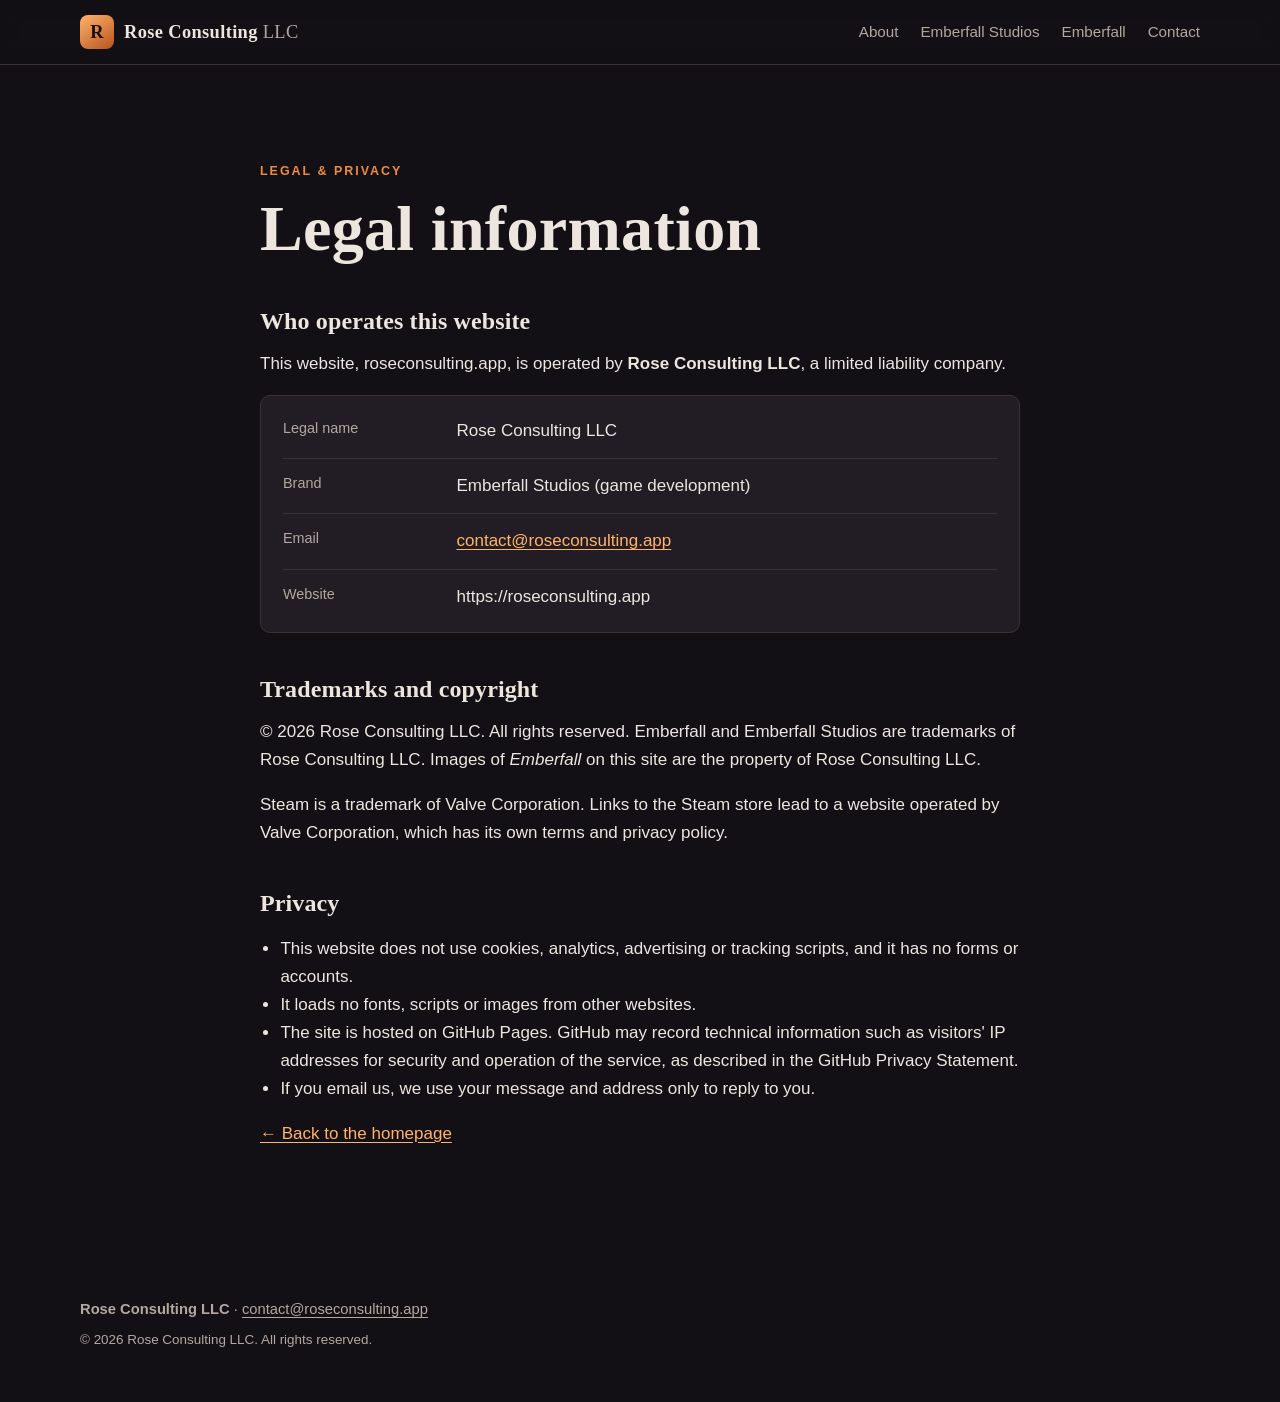
==== legal.html @ 52a4c810 "Add Rose Consulting LLC website Static company site for Rose Consulting LLC, the legal business behi" ====
<!doctype html>
<html lang="en">
<head>
  <meta charset="utf-8">
  <meta name="viewport" content="width=device-width, initial-scale=1">
  <meta http-equiv="Content-Security-Policy" content="default-src 'none'; img-src 'self'; style-src 'self'; script-src 'self'; base-uri 'none'; form-action 'none'">
  <meta name="referrer" content="strict-origin-when-cross-origin">
  <title>Legal &amp; privacy — Rose Consulting LLC</title>
  <meta name="description" content="Legal identification and privacy information for Rose Consulting LLC and Emberfall Studios.">
  <link rel="canonical" href="https://roseconsulting.app/legal.html">
  <meta name="theme-color" content="#131015">
  <link rel="icon" href="/favicon.svg" type="image/svg+xml">
  <link rel="stylesheet" href="/assets/css/site.css">
</head>
<body>
  <a class="skip-link" href="#main">Skip to content</a>

  <header class="site-header">
    <div class="wrap header-inner">
      <a class="wordmark" href="/" aria-label="Rose Consulting LLC, home">
        <span class="wordmark-mark" aria-hidden="true">R</span>
        <span class="wordmark-text">Rose Consulting <span class="wordmark-llc">LLC</span></span>
      </a>
      <nav class="site-nav" aria-label="Main">
        <a href="/#about">About</a>
        <a href="/#studios">Emberfall Studios</a>
        <a href="/#emberfall">Emberfall</a>
        <a href="/#contact">Contact</a>
      </nav>
    </div>
  </header>

  <main id="main" class="page">
    <div class="wrap narrow">
      <p class="eyebrow">Legal &amp; privacy</p>
      <h1>Legal information</h1>

      <h2>Who operates this website</h2>
      <p>This website, roseconsulting.app, is operated by <strong>Rose Consulting LLC</strong>, a limited liability company.</p>
      <dl class="facts">
        <div><dt>Legal name</dt><dd>Rose Consulting LLC</dd></div>
        <div><dt>Brand</dt><dd>Emberfall Studios (game development)</dd></div>
        <div><dt>Email</dt><dd><a href="mailto:contact@roseconsulting.app">contact@roseconsulting.app</a></dd></div>
        <div><dt>Website</dt><dd>https://roseconsulting.app</dd></div>
      </dl>

      <h2>Trademarks and copyright</h2>
      <p>© 2026 Rose Consulting LLC. All rights reserved. Emberfall and Emberfall Studios are trademarks of Rose Consulting LLC. Images of <em>Emberfall</em> on this site are the property of Rose Consulting LLC.</p>
      <p>Steam is a trademark of Valve Corporation. Links to the Steam store lead to a website operated by Valve Corporation, which has its own terms and privacy policy.</p>

      <h2>Privacy</h2>
      <ul>
        <li>This website does not use cookies, analytics, advertising or tracking scripts, and it has no forms or accounts.</li>
        <li>It loads no fonts, scripts or images from other websites.</li>
        <li>The site is hosted on GitHub Pages. GitHub may record technical information such as visitors' IP addresses for security and operation of the service, as described in the GitHub Privacy Statement.</li>
        <li>If you email us, we use your message and address only to reply to you.</li>
      </ul>

      <p><a href="/">← Back to the homepage</a></p>
    </div>
  </main>

  <footer class="site-footer">
    <div class="wrap footer-inner">
      <p><strong>Rose Consulting LLC</strong> · <a href="mailto:contact@roseconsulting.app">contact@roseconsulting.app</a></p>
      <p class="fine">© 2026 Rose Consulting LLC. All rights reserved.</p>
    </div>
  </footer>
</body>
</html>
---- assets/css/site.css ----
/* Rose Consulting LLC — site styles. No external fonts or requests. */
:root {
  --bg: #131015;
  --bg-alt: #1a161c;
  --surface: #221d24;
  --line: #3a3138;
  --text: #ece6df;
  --muted: #b3a89f;
  --ember: #f08a3c;
  --ember-hi: #ffb36b;
  --ember-deep: #b8541f;
  --focus: #ffd59e;
  --radius: 10px;
  --wrap: 1120px;
  --serif: "Iowan Old Style", "Palatino Linotype", Palatino, "Book Antiqua", Georgia, serif;
  --sans: -apple-system, BlinkMacSystemFont, "Segoe UI", Roboto, "Helvetica Neue", Arial, sans-serif;
  color-scheme: dark;
}

*, *::before, *::after { box-sizing: border-box; }
html { scroll-behavior: smooth; -webkit-text-size-adjust: 100%; }
@media (prefers-reduced-motion: reduce) { html { scroll-behavior: auto; } }
body {
  margin: 0;
  background: var(--bg);
  color: var(--text);
  font: 17px/1.65 var(--sans);
  overflow-x: hidden;
}
img { max-width: 100%; height: auto; display: block; }
a { color: var(--ember-hi); text-underline-offset: 3px; }
a:hover { color: #ffd1a3; }
:focus-visible { outline: 2px solid var(--focus); outline-offset: 3px; border-radius: 4px; }

h1, h2, h3 { font-family: var(--serif); font-weight: 600; line-height: 1.15; margin: 0 0 .6em; letter-spacing: .005em; }
h1 { font-size: clamp(2.3rem, 6vw, 4rem); }
h2 { font-size: clamp(1.8rem, 3.6vw, 2.5rem); }
h3 { font-size: 1.2rem; }
p { margin: 0 0 1em; }

.wrap { width: min(var(--wrap), 100% - 32px); margin-inline: auto; }
.narrow { max-width: 760px; }
.center { text-align: center; }

.skip-link { position: absolute; left: -9999px; top: 8px; background: var(--surface); padding: 8px 14px; z-index: 10; }
.skip-link:focus { left: 16px; }

/* Header */
.site-header {
  position: sticky; top: 0; z-index: 5;
  background: rgba(19, 16, 21, .88);
  backdrop-filter: blur(10px);
  -webkit-backdrop-filter: blur(10px);
  border-bottom: 1px solid var(--line);
}
.header-inner { display: flex; align-items: center; justify-content: space-between; gap: 16px; min-height: 64px; flex-wrap: wrap; padding-block: 8px; }
.wordmark { display: inline-flex; align-items: center; gap: 10px; color: var(--text); text-decoration: none; }
.wordmark:hover { color: var(--text); }
.wordmark-mark {
  display: grid; place-items: center; width: 34px; height: 34px; border-radius: 8px;
  background: linear-gradient(145deg, var(--ember-hi), var(--ember-deep));
  color: #1b0f08; font: 700 1.15rem/1 var(--serif);
}
.wordmark-text { font: 600 1.15rem/1 var(--serif); letter-spacing: .02em; }
.wordmark-llc { color: var(--muted); font-weight: 400; }
.site-nav { display: flex; gap: 4px 22px; flex-wrap: wrap; }
.site-nav a { color: var(--muted); text-decoration: none; font-size: .95rem; padding: 6px 0; }
.site-nav a:hover { color: var(--text); }

/* Hero */
.hero {
  padding: clamp(72px, 12vw, 140px) 0 clamp(64px, 10vw, 120px);
  background:
    radial-gradient(900px 420px at 85% 110%, rgba(240, 138, 60, .20), transparent 70%),
    radial-gradient(600px 300px at 10% -10%, rgba(184, 84, 31, .14), transparent 70%);
  border-bottom: 1px solid var(--line);
}
.hero h1 { max-width: 15ch; }
.lead { font-size: clamp(1.05rem, 2.1vw, 1.25rem); color: #d9d0c7; max-width: 60ch; }
.ember { color: var(--ember-hi); }
.eyebrow { text-transform: uppercase; letter-spacing: .16em; font-size: .78rem; font-weight: 600; color: var(--ember); margin-bottom: .8em; }

.actions { display: flex; flex-wrap: wrap; gap: 12px; margin-top: 28px; }
.btn {
  display: inline-flex; align-items: center; justify-content: center;
  min-height: 46px; padding: 0 22px; border-radius: 999px;
  font-weight: 600; text-decoration: none; font-size: .98rem;
  transition: background-color .15s, color .15s, border-color .15s;
}
.btn-primary { background: var(--ember); color: #1b0f08; }
.btn-primary:hover { background: var(--ember-hi); color: #1b0f08; }
.btn-ghost { border: 1px solid var(--line); color: var(--text); }
.btn-ghost:hover { border-color: var(--muted); color: var(--text); }

/* Sections */
.section { padding: clamp(64px, 9vw, 104px) 0; }
.section-alt { background: var(--bg-alt); border-block: 1px solid var(--line); }
.two-col { display: grid; grid-template-columns: 1.1fr 1fr; gap: clamp(28px, 6vw, 72px); align-items: start; }

.facts { margin: 0; background: var(--surface); border: 1px solid var(--line); border-radius: var(--radius); padding: 8px 22px; }
.facts div { display: grid; grid-template-columns: 9.5em 1fr; gap: 12px; padding: 13px 0; border-bottom: 1px solid var(--line); }
.facts div:last-child { border-bottom: 0; }
.facts dt { color: var(--muted); font-size: .9rem; }
.facts dd { margin: 0; overflow-wrap: anywhere; }

/* Game */
.game { background: linear-gradient(180deg, #120d10, #17100f 60%, var(--bg)); }
.game-intro { display: grid; grid-template-columns: minmax(0, 1fr) minmax(0, 1.05fr); gap: clamp(28px, 5vw, 60px); align-items: center; }
.game-capsule { border-radius: var(--radius); border: 1px solid #4a3326; box-shadow: 0 20px 60px rgba(240, 120, 40, .16); width: 100%; }
.tagline { font-family: var(--serif); font-style: italic; font-size: 1.2rem; color: var(--ember-hi); }
.status { display: inline-flex; align-items: center; gap: 10px; color: var(--muted); font-size: .95rem; margin: 4px 0 0; }
.status-dot { width: 9px; height: 9px; border-radius: 50%; background: var(--ember); box-shadow: 0 0 10px var(--ember); }

.features { list-style: none; margin: clamp(48px, 7vw, 80px) 0 0; padding: 0; display: grid; grid-template-columns: repeat(4, minmax(0, 1fr)); gap: 16px; }
.features li { background: var(--surface); border: 1px solid var(--line); border-radius: var(--radius); padding: 22px; }
.features h3 { color: var(--ember-hi); font-size: 1.1rem; }
.features p { color: #cfc5bb; font-size: .95rem; margin: 0; }

.gallery-title { margin-top: clamp(48px, 7vw, 80px); font-size: 1.5rem; }
.gallery { list-style: none; margin: 0; padding: 0; display: grid; grid-template-columns: repeat(4, minmax(0, 1fr)); gap: 12px; }
.gallery a { display: block; border-radius: 8px; overflow: hidden; border: 1px solid var(--line); background: #000; }
.gallery img { aspect-ratio: 16 / 9; object-fit: cover; width: 100%; transition: transform .25s, opacity .25s; }
.gallery a:hover img { transform: scale(1.03); }
@media (prefers-reduced-motion: reduce) { .gallery img { transition: none; } .gallery a:hover img { transform: none; } }

.contact-email { font-family: var(--serif); font-size: clamp(1.35rem, 4.4vw, 2rem); margin-top: .4em; overflow-wrap: anywhere; }

/* Footer */
.site-footer { padding: 36px 0 44px; color: var(--muted); font-size: .92rem; }
.site-footer a { color: var(--muted); }
.site-footer a:hover { color: var(--text); }
.footer-inner p { margin: 0 0 .5em; }
.fine { font-size: .84rem; }

/* Legal page */
.page { padding: clamp(56px, 8vw, 96px) 0; }
.page h2 { font-size: 1.5rem; margin-top: 1.8em; }
.page ul { padding-left: 1.2em; }

/* Lightbox */
.lightbox { border: 0; padding: 0; background: transparent; max-width: 100vw; max-height: 100vh; width: 100vw; height: 100vh; margin: 0; }
.lightbox::backdrop { background: rgba(8, 6, 9, .92); }
.lightbox[open] { display: grid; place-items: center; }
.lightbox figure { margin: 0; padding: 56px 16px 16px; max-width: min(1600px, 100%); }
.lightbox img { max-height: calc(100vh - 140px); width: auto; margin: 0 auto; border-radius: 6px; }
.lightbox figcaption { text-align: center; color: var(--muted); margin-top: 12px; font-size: .95rem; }
.lb-btn {
  position: fixed; width: 46px; height: 46px; border-radius: 50%;
  border: 1px solid var(--line); background: rgba(34, 29, 36, .9); color: var(--text);
  font-size: 1.7rem; line-height: 1; cursor: pointer;
}
.lb-btn:hover { border-color: var(--muted); }
.lb-close { top: 12px; right: 16px; }
.lb-prev { left: 16px; top: 50%; transform: translateY(-50%); }
.lb-next { right: 16px; top: 50%; transform: translateY(-50%); }

/* Responsive */
@media (max-width: 960px) {
  .features { grid-template-columns: repeat(2, minmax(0, 1fr)); }
  .gallery { grid-template-columns: repeat(2, minmax(0, 1fr)); }
}
@media (max-width: 760px) {
  body { font-size: 16px; }
  .two-col, .game-intro { grid-template-columns: 1fr; }
  .site-nav { gap: 2px 16px; }
  .site-nav a { font-size: .9rem; }
  .facts div { grid-template-columns: 1fr; gap: 2px; }
  .lb-prev, .lb-next { top: auto; bottom: 16px; transform: none; }
  .lightbox figure { padding-bottom: 76px; }
}
@media (max-width: 520px) {
  .features { grid-template-columns: 1fr; }
  .actions .btn { flex: 1 1 100%; }
}
.center .actions { justify-content: center; }
section[id] { scroll-margin-top: 72px; }
.narrow:not(.wrap) { margin-inline: 0; }
@media (max-width: 760px) { section[id] { scroll-margin-top: 100px; } }
.gallery-lead { color: #cfc5bb; max-width: 62ch; margin-top: -.2em; }
.gallery-books { grid-template-columns: repeat(2, minmax(0, 1fr)); gap: 16px; }
.book-caption { margin: 10px 0 0; color: var(--muted); font-size: .9rem; letter-spacing: .08em; text-transform: uppercase; }
@media (max-width: 520px) { .gallery-books { grid-template-columns: 1fr; } }
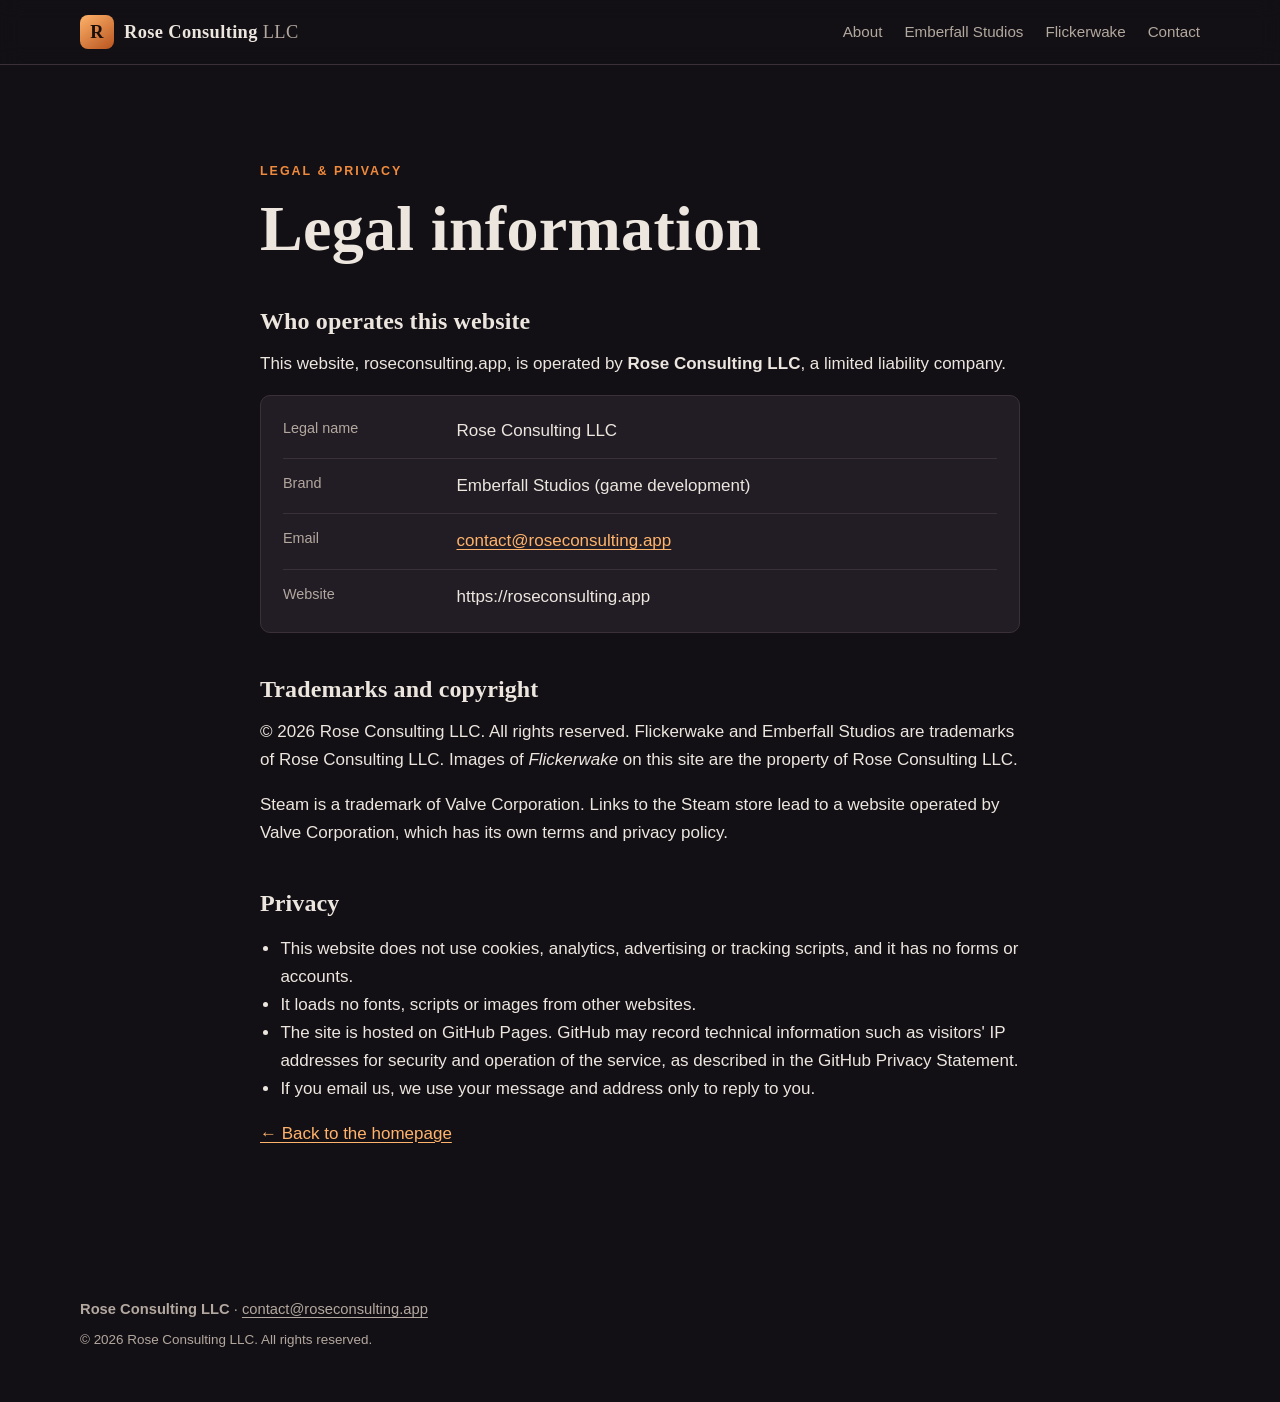
==== commit c18355bf: "Feature Flickerwake (renamed from Emberfall); keep Emberfall Studios brand Co-Authored-By: Claude Op" ====
--- a/legal.html
+++ b/legal.html
@@ -24,7 +24,7 @@
       <nav class="site-nav" aria-label="Main">
         <a href="/#about">About</a>
         <a href="/#studios">Emberfall Studios</a>
-        <a href="/#emberfall">Emberfall</a>
+        <a href="/#flickerwake">Flickerwake</a>
         <a href="/#contact">Contact</a>
       </nav>
     </div>
@@ -45,7 +45,7 @@
       </dl>
 
       <h2>Trademarks and copyright</h2>
-      <p>© 2026 Rose Consulting LLC. All rights reserved. Emberfall and Emberfall Studios are trademarks of Rose Consulting LLC. Images of <em>Emberfall</em> on this site are the property of Rose Consulting LLC.</p>
+      <p>© 2026 Rose Consulting LLC. All rights reserved. Flickerwake and Emberfall Studios are trademarks of Rose Consulting LLC. Images of <em>Flickerwake</em> on this site are the property of Rose Consulting LLC.</p>
       <p>Steam is a trademark of Valve Corporation. Links to the Steam store lead to a website operated by Valve Corporation, which has its own terms and privacy policy.</p>
 
       <h2>Privacy</h2>
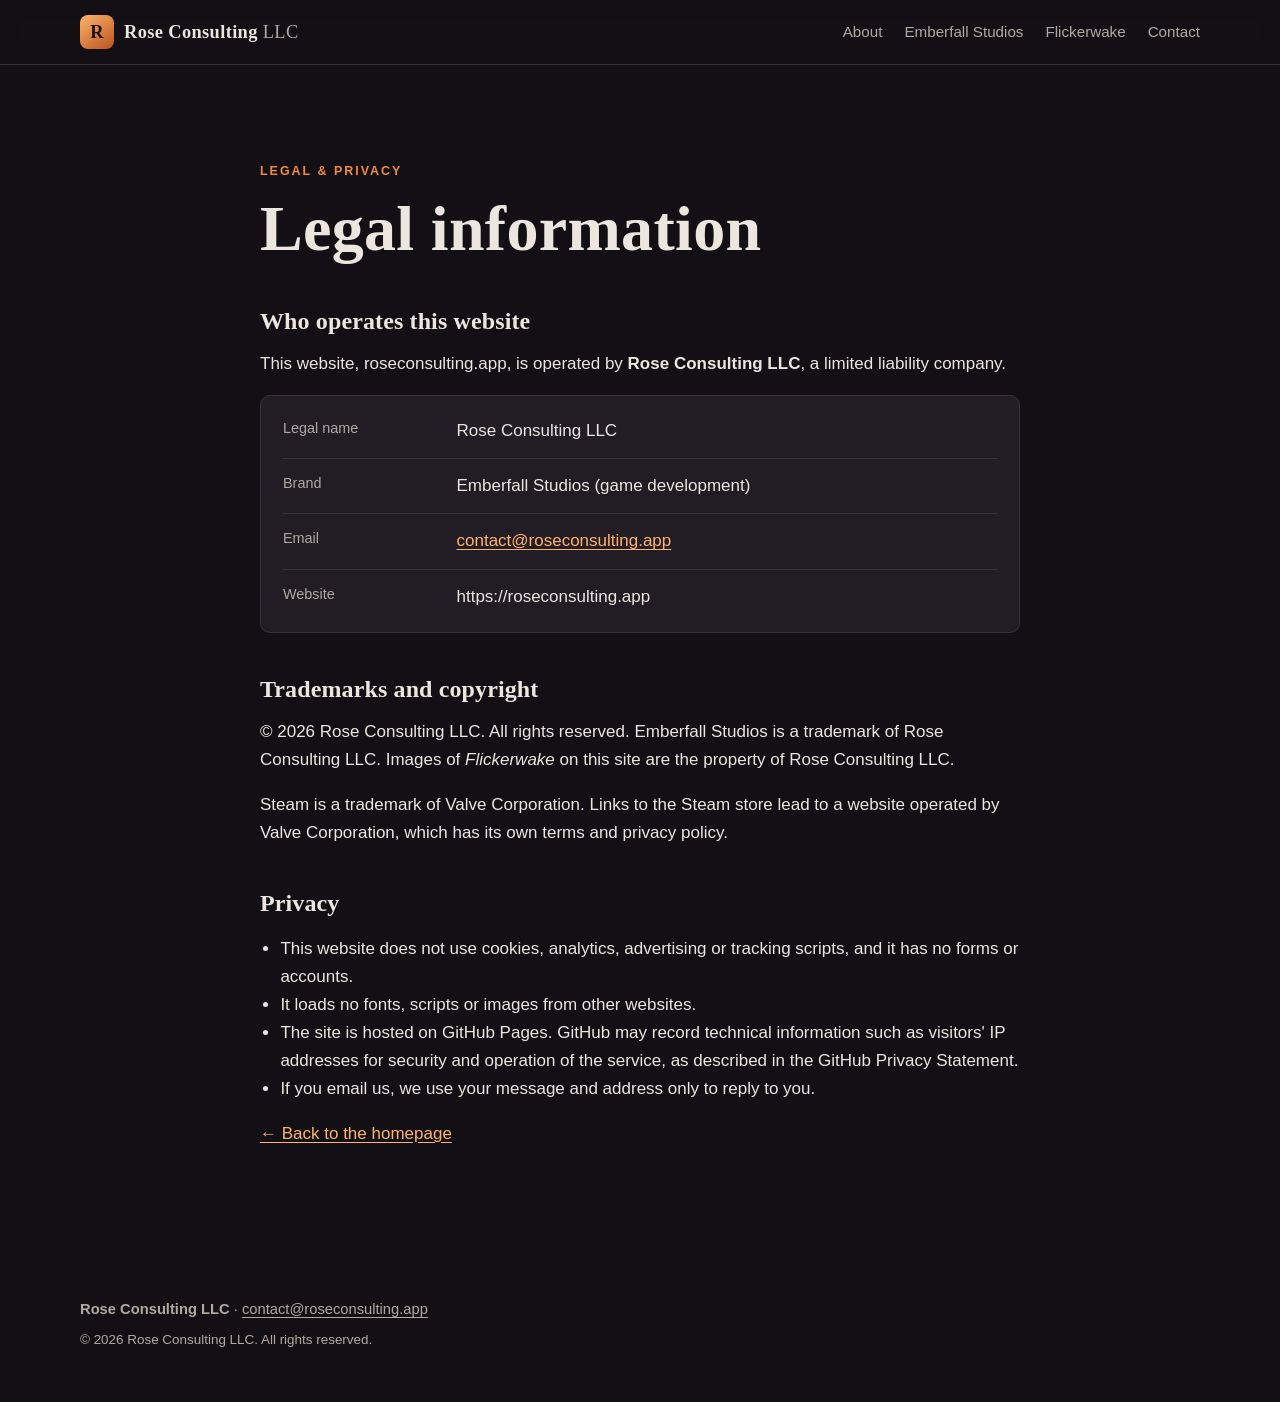
==== commit d62f4bdf: "Flickerwake: real capsule art, studio-only trademark line Co-Authored-By: Claude Opus 5.5 <noreply@a" ====
--- a/legal.html
+++ b/legal.html
@@ -45,7 +45,7 @@
       </dl>
 
       <h2>Trademarks and copyright</h2>
-      <p>© 2026 Rose Consulting LLC. All rights reserved. Flickerwake and Emberfall Studios are trademarks of Rose Consulting LLC. Images of <em>Flickerwake</em> on this site are the property of Rose Consulting LLC.</p>
+      <p>© 2026 Rose Consulting LLC. All rights reserved. Emberfall Studios is a trademark of Rose Consulting LLC. Images of <em>Flickerwake</em> on this site are the property of Rose Consulting LLC.</p>
       <p>Steam is a trademark of Valve Corporation. Links to the Steam store lead to a website operated by Valve Corporation, which has its own terms and privacy policy.</p>
 
       <h2>Privacy</h2>
